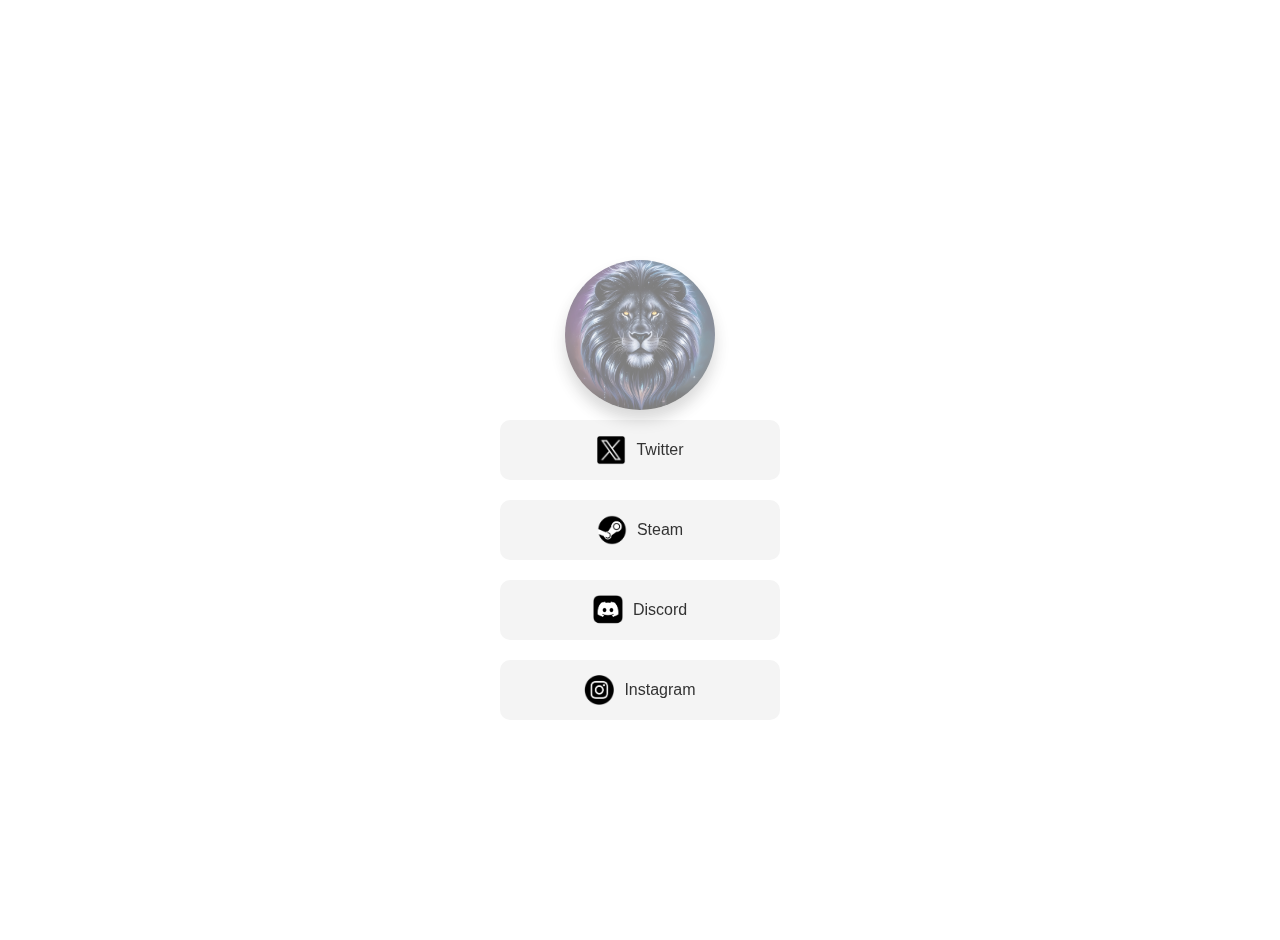
==== index.html @ 821b6118 "Update index.html" ====
<!DOCTYPE html>
<html lang="en">
<head>
    <meta charset="UTF-8">
    <meta name="viewport" content="width=device-width, initial-scale=1.0">
    <title>Hover Opacity Circle with Background Video</title>
    <link rel="stylesheet" href="styles.css">
    <style>
        body, html {
            margin: 0;
            padding: 0;
            height: 100%;
            display: flex;
            flex-direction: column;
            overflow: hidden; /* Prevent scrolling */
        }

        /* Ensure the main content takes up all available space */
        .main-content {
            flex: 1;
            display: flex;
            flex-direction: column;
            align-items: center;
            justify-content: center;
            position: relative; /* Position relative to place elements over the video */
        }

        .circle-container {
            display: flex;
            flex-direction: column;
            align-items: center;
            margin-top: 50px;
            z-index: 1; /* Ensure elements are above the video */
        }

        .linktree-style {
            display: flex;
            flex-direction: column;
            align-items: center;
        }

        .linktree-style a {
            display: flex;
            align-items: center;
            justify-content: center;
            width: 250px;
            padding: 15px;
            margin: 10px 0;
            background-color: #f4f4f4;
            color: #333;
            text-decoration: none;
            border-radius: 10px;
            transition: background-color 0.3s, transform 0.3s;
        }

        .linktree-style a:hover {
            background-color: #e0e0e0;
            transform: scale(1.05);
        }

        .linktree-style img {
            width: 30px;
            height: 30px;
            margin-right: 10px;
        }

        .section {
            padding: 20px;
        }

        .video-background {
            position: absolute;
            top: 0;
            left: 0;
            width: 100%;
            height: 100%;
            z-index: 0; /* Place video behind the elements */
            overflow: hidden;
        }

        .video-background iframe {
            position: absolute;
            top: 0;
            left: 0;
            width: 100%;
            height: 100%;
            pointer-events: none; /* Prevent interactions with the video */
        }
    </style>
</head>
<body>

<div class="main-content">
    <div class="video-background">
        <iframe id="videoFrame" src="https://www.youtube.com/embed/videoseries?list=PLln60eLGTlYG5tV5qaXl4J6ZjNO8oWzgT&autoplay=1&mute=1&loop=1&controls=0&showinfo=0&modestbranding=1&vq=hd1080"
                frameborder="0"
                allow="autoplay; fullscreen"
                allowfullscreen>
        </iframe>
    </div>

    <!-- First Section with White Background -->
    <section class="section white-background" id="section1">
        <div class="circle-container">
            <div class="large-circle" style="background-image: url('logos/icon.png');"></div>
            <div class="linktree-style">
                <a href="https://twitter.com/breadflowz" target="_blank">
                    <img src="logos/xcom2.png" alt="Twitter Logo"> Twitter
                </a>
                <a href="https://steamcommunity.com/id/breadflows" target="_blank">
                    <img src="logos/steam.png" alt="Steam Logo"> Steam
                </a>
                <a href="https://discord.gg/">
                    <img src="logos/discord.png" alt="Discord Logo"> Discord
                </a>
                <a href="https://instagram.com/bread.flowz" target="_blank">
                    <img src="logos/instagram.png" alt="Instagram Logo"> Instagram
                </a>
            </div>
        </div>
    </section>
</div>

<script>
    // Function to shuffle the YouTube playlist
    function shufflePlaylist() {
        const iframe = document.getElementById('videoFrame');
        const src = iframe.src;
        iframe.src = src + '&shuffle=1';
    }

    // Call the shuffle function when the page loads
    window.onload = shufflePlaylist;
</script>

</body>
</html>
---- styles.css ----
/* Basic reset for body */
body {
    margin: 0;
    background-color: white;
    overflow-x: hidden; /* Hide horizontal overflow */
    font-family: 'Arial', sans-serif; /* Smoother font */
}

/* Navbar styling */
.navbar {
    position: fixed; /* Fixed position for the navbar */
    top: 0;
    left: 0;
    width: 100%; /* Full width */
    background: rgba(255, 255, 255, 0.8); /* Semi-transparent white */
    backdrop-filter: blur(10px); /* Blur effect */
    box-shadow: 0 4px 8px rgba(0, 0, 0, 0.2); /* Shadow effect */
    z-index: 100; /* Ensure it's above other content */
}

.navbar ul {
    display: flex;
    justify-content: center; /* Center items */
    list-style-type: none; /* Remove bullet points */
    margin: 0;
    padding: 1rem 0; /* Padding for navbar */
}

.navbar li {
    margin: 0 15px; /* Space between menu items */
}

.navbar a {
    text-decoration: none; /* Remove underline */
    color: black; /* Text color */
    font-weight: bold; /* Bold text */
    transition: color 0.3s ease; /* Smooth color transition */
}

.navbar a:hover {
    color: rgba(0, 123, 255, 1); /* Change color on hover */
}

/* Section styling */
.section {
    display: flex;
    justify-content: center;
    align-items: center;
    height: 100vh; /* Full viewport height */
    position: relative;
    flex-direction: column; /* Stack elements vertically */
}

/* Glassmorphism effect for white background */
.white-background {
    background: rgba(255, 255, 255, 0.7); /* Semi-transparent white */
    backdrop-filter: blur(10px); /* Blur effect */
    position: relative;
}

/* Container for circles */
.circle-container {
    display: flex;
    flex-direction: column; /* Stack vertically */
    align-items: center; /* Center items */
}

/* Container for small circles */
.small-circle-container {
    display: flex;
    flex-wrap: wrap;
    justify-content: center;
    align-items: center;
    gap: 20px; /* Space between circles */
    margin-top: 20px; /* Space between large circle and small circles */
}

/* Circle that changes opacity on hover */
.hover-circle {
    width: 100px;
    height: 100px;
    background-color: rgba(0, 0, 255, 0.5); /* Semi-transparent blue */
    border-radius: 50%;
    position: absolute;
    bottom: 20px; /* Position at the bottom */
    opacity: 0.5;
    transition: opacity 0.3s ease, transform 0.3s ease;
    cursor: pointer; /* Indicate clickable area */
    box-shadow: 0 10px 15px rgba(0, 0, 0, 0.3); /* 3D shadow effect */
}

/* Change opacity and lift effect on hover */
.white-background:hover .hover-circle {
    opacity: 1;
    transform: translateY(-10px); /* Slight lift effect */
}

/* Background Video Styling */
.video-background {
    position: absolute;
    top: 0;
    left: 0;
    width: 100%;
    height: 100%;
    pointer-events: none; /* Prevent interaction */
}

/* Circle styling with background image */
.circle {
    width: 100px; /* Keep circle size */
    height: 100px; /* Keep circle size */
    background-size: 110%; /* Slightly zoomed-out image size to fit within circle */
    background-position: center;
    border-radius: 50%;
    opacity: 0.5;
    transition: opacity 0.3s ease, transform 0.3s ease;
    cursor: pointer; /* Indicate clickable area */
    box-shadow: 0 10px 15px rgba(0, 0, 0, 0.3); /* 3D shadow effect */
}

/* Larger circle styling for the icon */
.large-circle {
    width: 150px; /* Larger circle size */
    height: 150px; /* Larger circle size */
    background-size: 110%; /* Adjusted image size */
    background-position: center;
    border-radius: 50%;
    opacity: 0.5;
    transition: opacity 0.3s ease, transform 0.3s ease;
    box-shadow: 0 10px 15px rgba(0, 0, 0, 0.3); /* 3D shadow effect */
}

/* Hover effect for circles */
.circle:hover,
.large-circle:hover {
    opacity: 1;
    transform: translateY(-10px); /* Slight lift effect */
}

/* Gallery Section */
.gallery-section {
    text-align: center; /* Center text in gallery section */
    position: relative; /* Needed for absolute positioning of the blur effect */
}

.gallery-container {
    display: flex;
    align-items: center; /* Center align images */
    justify-content: center; /* Center align arrows */
}

/* Add a new wrapper for the image with blur */
.gallery-image {
    position: relative; /* Positioning for the blur effect */
}

/* New style for the blurred background */
.gallery-image::before {
    content: "";
    position: absolute;
    top: 0;
    left: 0;
    width: 100%;
    height: 100%;
    background: rgba(255, 255, 255, 0.7); /* Semi-transparent white */
    backdrop-filter: blur(10px); /* Blur effect */
    z-index: 1; /* Place behind the image */
}

/* Ensure the image is above the blur */
.gallery-image img {
    width: 500px; /* Width of gallery image */
    height: auto; /* Maintain aspect ratio */
    border-radius: 10px; /* Rounded corners */
    box-shadow: 0 4px 8px rgba(0, 0, 0, 0.2); /* Shadow effect */
    position: relative; /* Ensure image is above the blur */
    z-index: 2; /* Place image above the blur effect */
    transition: transform 0.3s ease; /* Smooth zoom transition */
}

/* Zoom effect on hover */
.gallery-image img:hover {
    transform: scale(1.05); /* Scale up image slightly */
}

/* Arrow buttons for gallery */
.arrow {
    background: rgba(255, 255, 255, 0.8); /* Semi-transparent background */
    border: none;
    border-radius: 50%; /* Round buttons */
    width: 40px; /* Width of buttons */
    height: 40px; /* Height of buttons */
    cursor: pointer; /* Pointer cursor */
    font-size: 20px; /* Font size for arrows */
    margin: 0 20px; /* Margin between arrows and image */
    box-shadow: 0 4px 8px rgba(0, 0, 0, 0.2); /* Shadow effect */
    transition: background-color 0.3s ease; /* Smooth background color transition */
    position: relative; /* Ensure arrows are above the blur */
    z-index: 3; /* Place above the blur */
}

.arrow:hover {
    background: rgba(255, 255, 255, 1); /* Fully opaque on hover */
}

/* Glassmorphism for white bar */
.white-bar {
    position: absolute;
    top: 100vh; /* Start at the bottom of the first section */
    left: 50%;
    transform: translateX(-50%);
    width: 80%; /* Adjust width as needed */
    height: calc(100vh - 200px); /* Adjust height to leave room for the third section */
    background: rgba(255, 255, 255, 0.7); /* Semi-transparent white */
    backdrop-filter: blur(10px); /* Blur effect */
    transition: opacity 0.3s ease;
    z-index: 1; /* Ensure it is above the video */
}

.white-bar:hover {
    opacity: 0.7; /* Reduce opacity on hover */
}

/* Glassmorphism for white tower */
.white-tower {
    position: absolute;
    top: 0;
    left: 50%;
    transform: translateX(-50%);
    width: 400px; /* Same width as the contact form */
    height: 100vh; /* Full height of the video */
    background: rgba(255, 255, 255, 0.7); /* Semi-transparent white */
    backdrop-filter: blur(10px); /* Blur effect */
    transition: opacity 0.3s ease;
    z-index: 2; /* Ensure it is above the video and white bar */
}

.white-tower:hover {
    opacity: 0.7; /* Reduce opacity on hover */
}

/* Contact form styling */
.contact-form-container {
    max-width: 400px;
    margin: 2rem auto;
    padding: 2rem;
    background: rgba(255, 255, 255, 0.8); /* Slightly more opaque */
    backdrop-filter: blur(15px); /* Stronger blur effect */
    border-radius: 20px; /* Curved edges */
    box-shadow: 0 8px 16px rgba(0, 0, 0, 0.6); /* Soft shadow */
    text-align: center;
    color: black; /* Change text color for better contrast */
    position: relative;
    z-index: 3; /* Ensure it is above the white tower */
}

.contact-form-container h2 {
    margin-bottom: 1.5rem;
}

.contact-form-container input,
.contact-form-container textarea {
    width: calc(100% - 2rem); /* Ensure padding doesn't extend beyond container */
    padding: 1rem;
    margin-bottom: 1rem;
    background-color: rgba(255, 255, 255, 0.9); /* More opaque for input fields */
    border: none;
    color: black; /* Change text color for better contrast */
    border-radius: 10px;
    font-size: 1rem;
}

.contact-form-container input:focus,
.contact-form-container textarea:focus {
    outline: none;
    background-color: rgba(255, 255, 255, 1); /* Fully opaque on focus */
}

.contact-form-container .submit-button {
    background-color: rgba(0, 123, 255, 0.8); /* Semi-transparent blue */
    padding: 1rem;
    width: 100%;
    border: none;
    border-radius: 10px;
    color: white;
    cursor: pointer;
    transition: background-color 0.3s ease;
}

.contact-form-container .submit-button:hover {
    background-color: rgba(0, 123, 255, 1); /* Fully opaque on hover */
}

/* Button container styling */
.button-container {
    display: flex;
    flex-direction: column; /* Stack buttons vertically */
    justify-content: center;
    align-items: center; /* Center buttons */
    gap: 20px; /* Space between buttons */
    position: relative;
    z-index: 3; /* Ensure it's above other content */
}

/* Glassmorphism for buttons */
button {
    padding: 1rem 2rem;
    font-size: 1rem;
    border: none;
    border-radius: 10px;
    color: white;
    background: rgba(0, 0, 0, 0.5); /* Semi-transparent background */
    backdrop-filter: blur(10px); /* Blur effect */
    transition: background-color 0.3s ease;
    cursor: pointer; /* Indicate clickable area */
    box-shadow: 0 4px 8px rgba(0, 0, 0, 0.3); /* Shadow effect */
}

button:hover {
    background: rgba(0, 0, 0, 0.7); /* Darker on hover */
}

/* Footer styling */
.footer {
    background-color: rgba(0, 0, 0, 0.8); /* Dark background */
    color: white; /* Text color */
    padding: 20px 0; /* Padding for spacing */
    text-align: center; /* Center the text */
    position: relative; /* Positioning context */
    bottom: 0; /* Stick to the bottom */
    width: 100%; /* Full width */
}

.footer-content {
    max-width: 1200px; /* Limit width */
    margin: 0 auto; /* Center the footer content */
}

.footer ul {
    list-style-type: none; /* Remove bullet points */
    padding: 0; /* Remove padding */
    margin: 0; /* Remove margin */
}

.footer li {
    display: inline; /* Display list items in a line */
    margin: 0 15px; /* Spacing between links */
}

.footer a {
    color: white; /* Link color */
    text-decoration: none; /* Remove underline */
    transition: color 0.3s; /* Smooth color transition */
}

.footer a:hover {
    color: rgba(0, 123, 255, 1); /* Change color on hover */
}
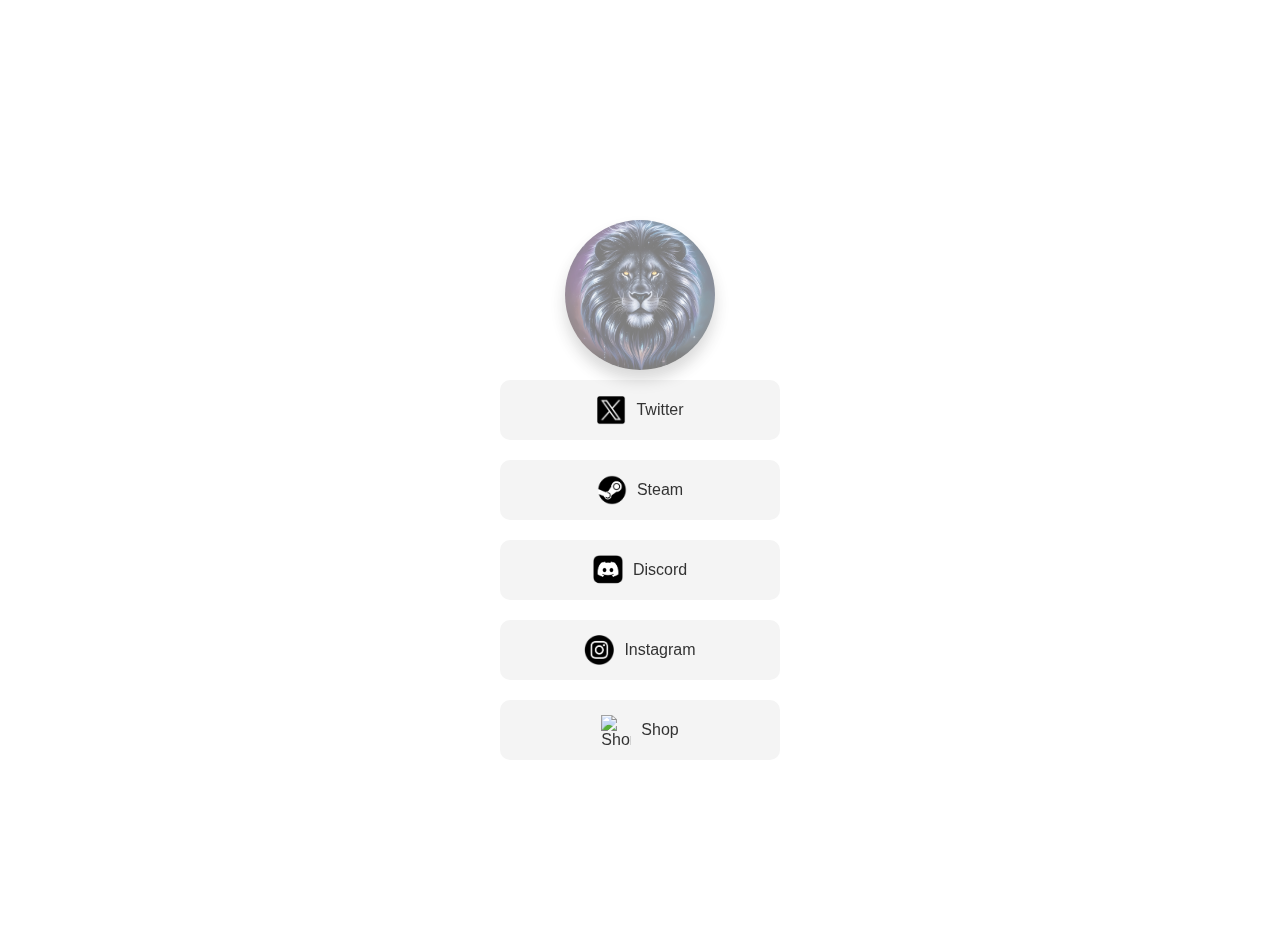
==== commit 1d3b51ae: "Update index.html" ====
--- a/index.html
+++ b/index.html
@@ -116,6 +116,9 @@
                 <a href="https://instagram.com/bread.flowz" target="_blank">
                     <img src="logos/instagram.png" alt="Instagram Logo"> Instagram
                 </a>
+                <a href="https://breadflows.com/sites/shop/shop.html" target="_blank">
+                    <img src="logos/shop.png" alt="Shop Logo"> Shop
+                </a>
             </div>
         </div>
     </section>
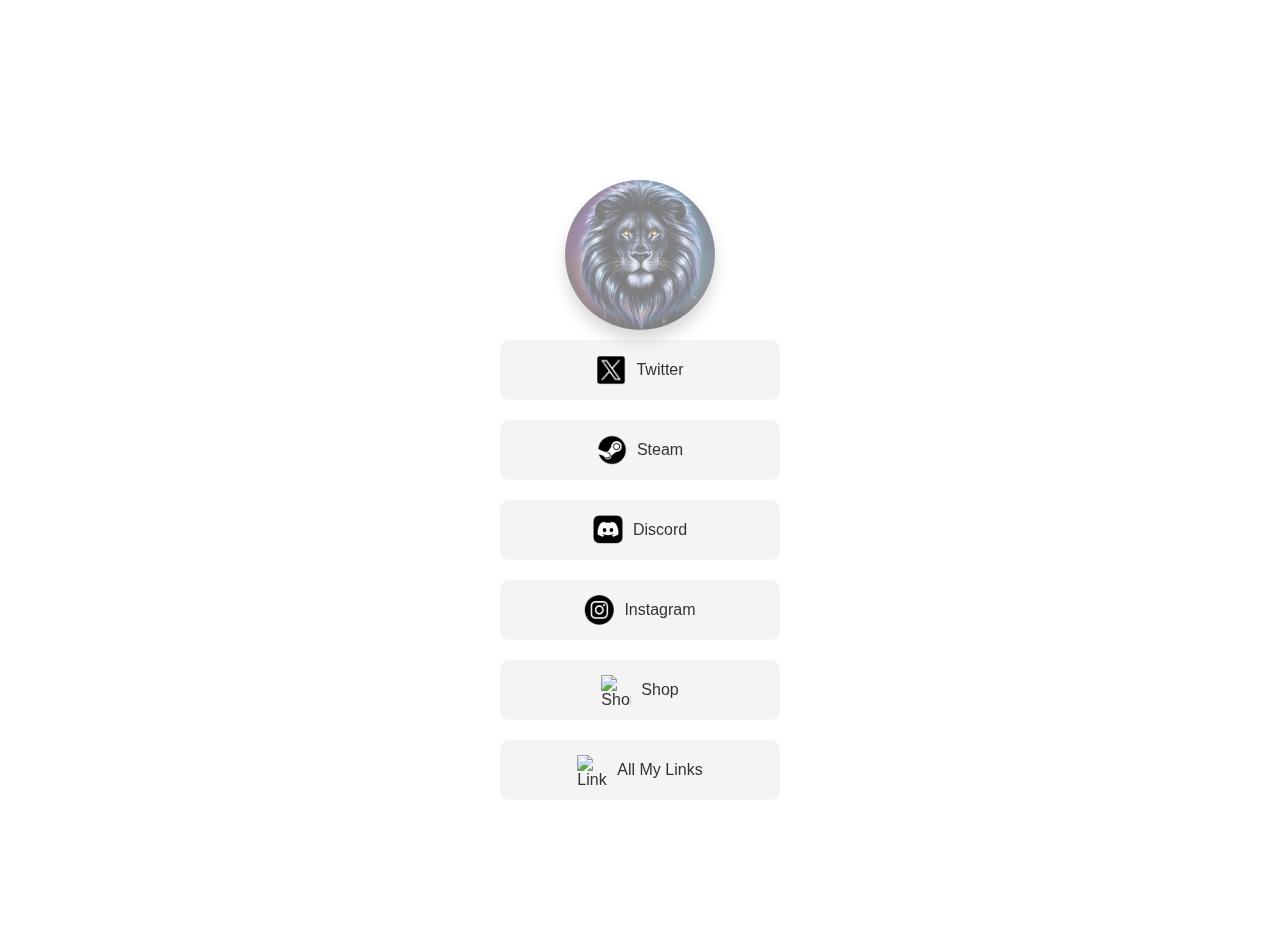
==== commit 58268133: "Update index.html" ====
--- a/index.html
+++ b/index.html
@@ -119,6 +119,9 @@
                 <a href="https://breadflows.com/sites/shop/shop.html" target="_blank">
                     <img src="logos/shop.png" alt="Shop Logo"> Shop
                 </a>
+                <a href="https://linktr.ee/breadflowz" target="_blank">
+                    <img src="logos/linktree.png" alt="Linktree Logo"> All My Links
+                </a>
             </div>
         </div>
     </section>
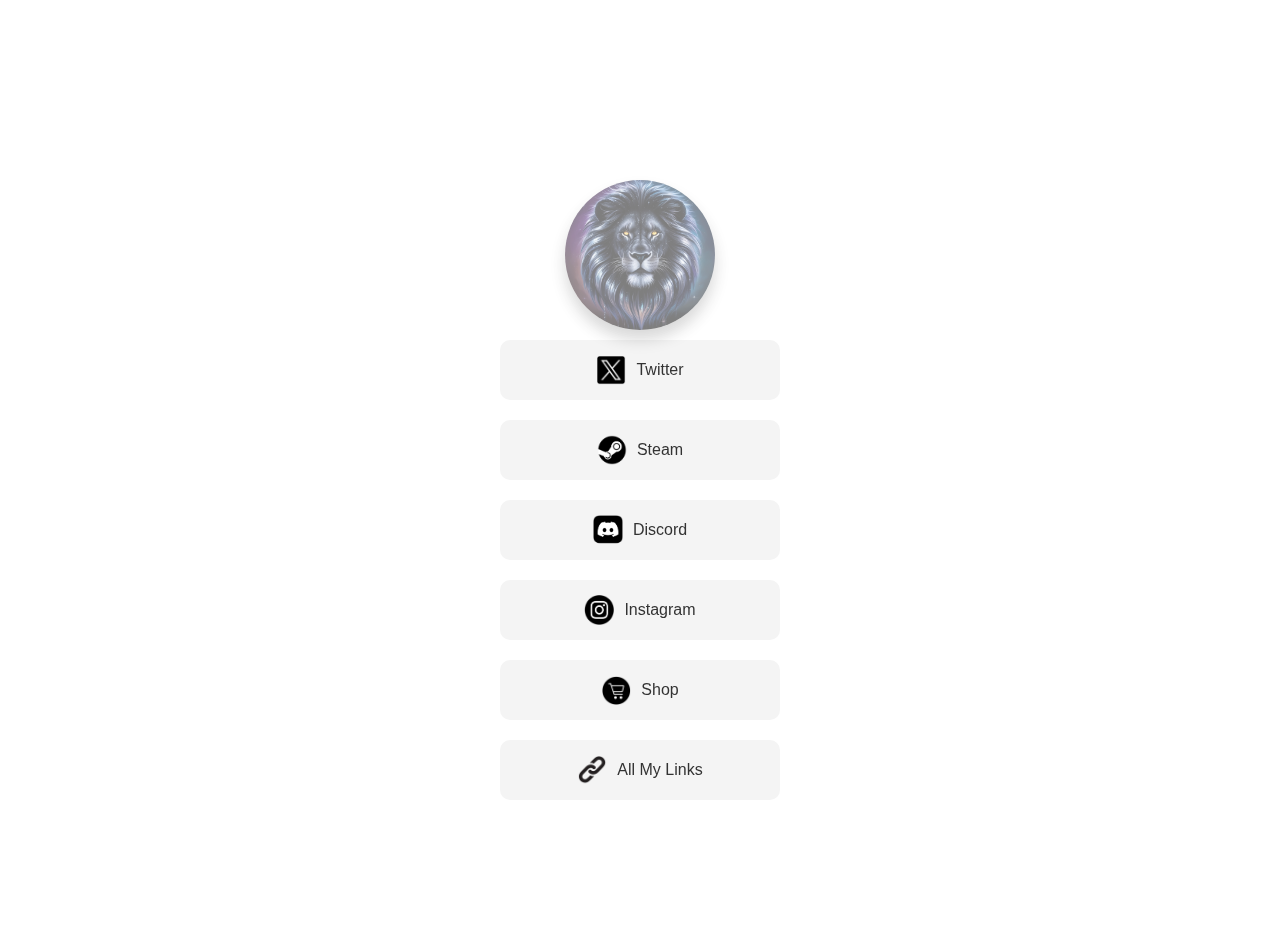
==== commit 7d27c64f: "Update index.html" ====
--- a/index.html
+++ b/index.html
@@ -3,8 +3,9 @@
 <head>
     <meta charset="UTF-8">
     <meta name="viewport" content="width=device-width, initial-scale=1.0">
-    <title>Hover Opacity Circle with Background Video</title>
+    <title>Breadflows Official</title>
     <link rel="stylesheet" href="styles.css">
+    <link rel="icon" href="logos/icon.png" type="image/png">
     <style>
         body, html {
             margin: 0;
@@ -120,7 +121,7 @@
                     <img src="logos/shop.png" alt="Shop Logo"> Shop
                 </a>
                 <a href="https://linktr.ee/breadflowz" target="_blank">
-                    <img src="logos/linktree.png" alt="Linktree Logo"> All My Links
+                    <img src="logos/link.png" alt="Linktree Logo"> All My Links
                 </a>
             </div>
         </div>
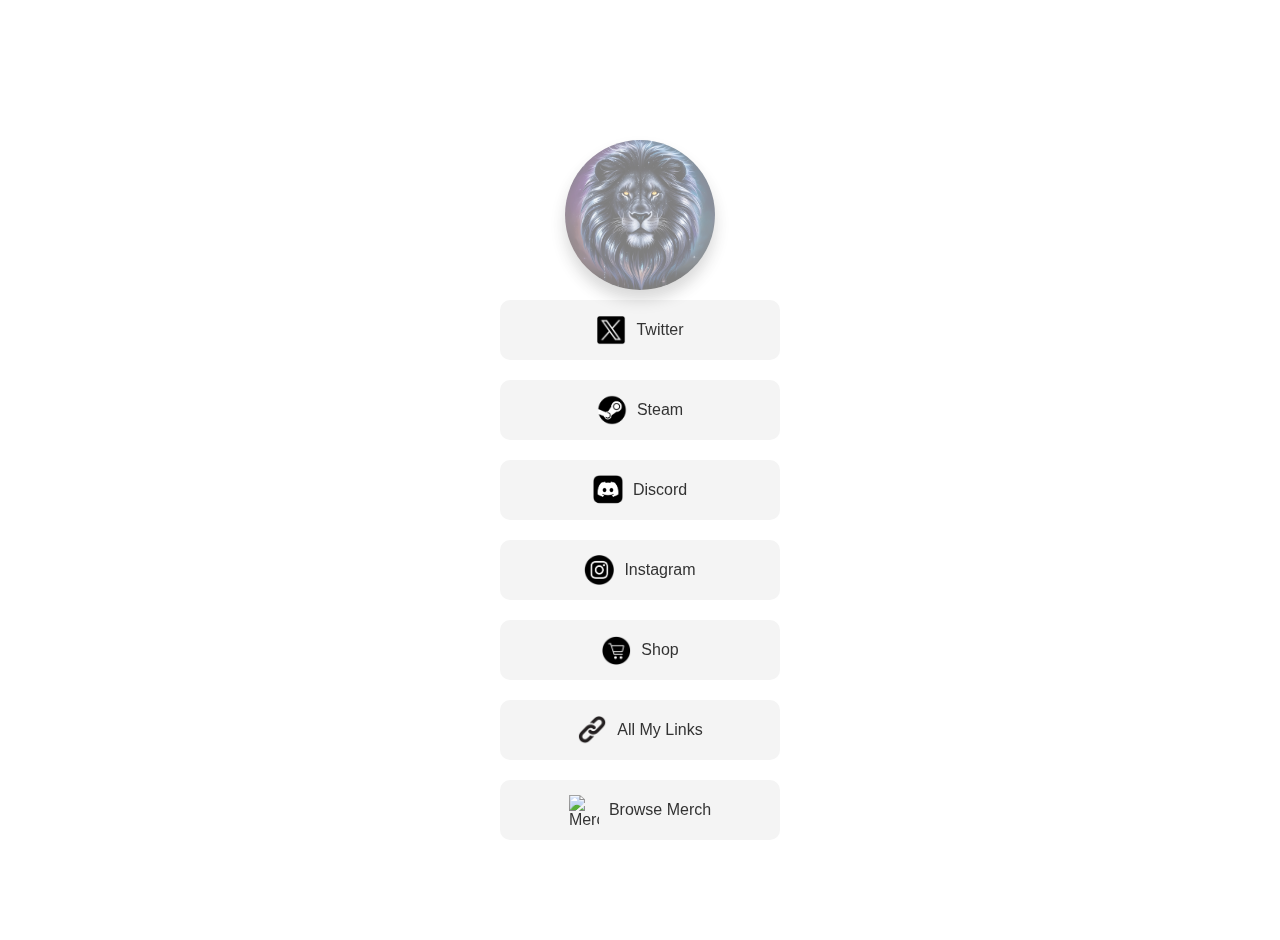
==== commit 2c6978e9: "Update index.html" ====
--- a/index.html
+++ b/index.html
@@ -123,6 +123,9 @@
                 <a href="https://linktr.ee/breadflowz" target="_blank">
                     <img src="logos/link.png" alt="Linktree Logo"> All My Links
                 </a>
+                <a href="https://breadflows.creator-spring.com/" target="_blank">
+                    <img src="logos/merch.png" alt="Merch Logo"> Browse Merch
+                </a>
             </div>
         </div>
     </section>
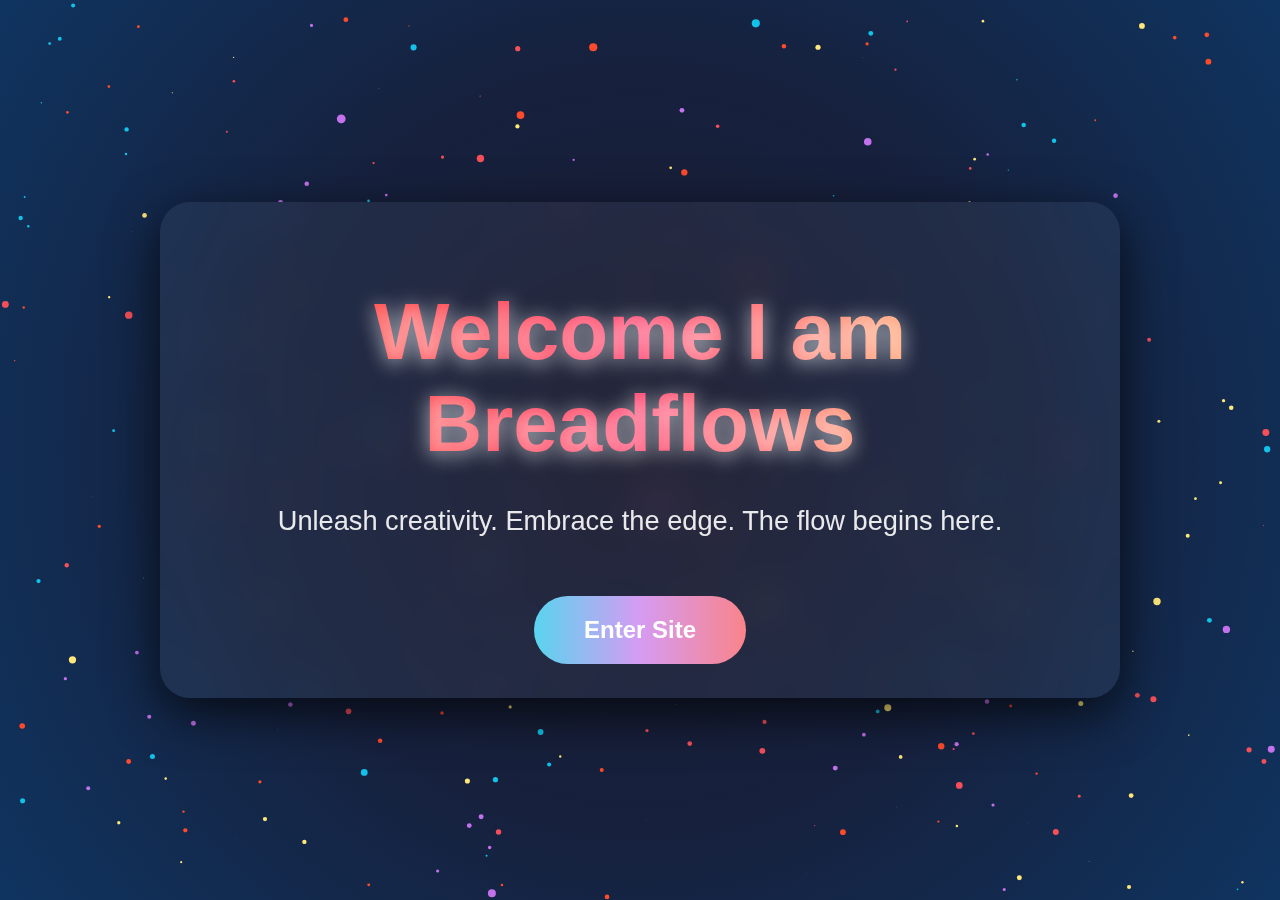
==== commit 03728ead: "Update index.html" ====
--- a/index.html
+++ b/index.html
@@ -3,145 +3,182 @@
 <head>
     <meta charset="UTF-8">
     <meta name="viewport" content="width=device-width, initial-scale=1.0">
-    <title>Breadflows Official</title>
-    <link rel="stylesheet" href="styles.css">
-    <link rel="icon" href="logos/icon.png" type="image/png">
+    <title>Welcome I am Breadflows</title>
     <style>
-        body, html {
+        body {
             margin: 0;
             padding: 0;
+            display: flex;
+            justify-content: center;
+            align-items: center;
+            height: 100vh;
+            background: radial-gradient(circle, #1a1a2e, #16213e, #0f3460);
+            color: white;
+            font-family: 'Orbitron', sans-serif;
+            text-align: center;
+            overflow: hidden;
+            transition: background 0.2s;
+        }
+        .intro-container {
+            max-width: 900px;
+            padding: 30px;
+            border-radius: 30px;
+            background: rgba(255, 255, 255, 0.05);
+            box-shadow: 0 15px 50px rgba(0, 0, 0, 0.7);
+            backdrop-filter: blur(20px);
+            animation: fadeIn 1.5s ease-out;
+        }
+        h1 {
+            font-size: 5rem;
+            margin-bottom: 20px;
+            background: linear-gradient(to right, #ff4b2b, #ff416c, #ffe77a);
+            -webkit-background-clip: text;
+            -webkit-text-fill-color: transparent;
+            text-shadow: 0 3px 20px rgba(255, 255, 255, 0.7);
+        }
+        p {
+            font-size: 1.7rem;
+            margin-bottom: 50px;
+            line-height: 1.8;
+            color: rgba(255, 255, 255, 0.9);
+        }
+        .enter-button {
+            display: inline-block;
+            padding: 20px 50px;
+            font-size: 1.5rem;
+            font-weight: bold;
+            color: #fff;
+            background: linear-gradient(to right, #12c2e9, #c471ed, #f64f59);
+            border: none;
+            border-radius: 50px;
+            text-decoration: none;
+            cursor: pointer;
+            transition: transform 0.3s, box-shadow 0.3s;
+            position: relative;
+            overflow: hidden;
+        }
+        .enter-button:before {
+            content: '';
+            position: absolute;
+            top: 0;
+            left: -150%;
+            width: 300%;
             height: 100%;
-            display: flex;
-            flex-direction: column;
-            overflow: hidden; /* Prevent scrolling */
+            background: rgba(255, 255, 255, 0.3);
+            transform: skewX(-45deg);
+            transition: 0.5s;
         }
-
-        /* Ensure the main content takes up all available space */
-        .main-content {
-            flex: 1;
-            display: flex;
-            flex-direction: column;
-            align-items: center;
-            justify-content: center;
-            position: relative; /* Position relative to place elements over the video */
+        .enter-button:hover {
+            transform: translateY(-8px);
+            box-shadow: 0 15px 30px rgba(0, 0, 0, 0.5);
         }
-
-        .circle-container {
-            display: flex;
-            flex-direction: column;
-            align-items: center;
-            margin-top: 50px;
-            z-index: 1; /* Ensure elements are above the video */
+        .enter-button:hover:before {
+            left: 150%;
         }
-
-        .linktree-style {
-            display: flex;
-            flex-direction: column;
-            align-items: center;
-        }
-
-        .linktree-style a {
-            display: flex;
-            align-items: center;
-            justify-content: center;
-            width: 250px;
-            padding: 15px;
-            margin: 10px 0;
-            background-color: #f4f4f4;
-            color: #333;
-            text-decoration: none;
-            border-radius: 10px;
-            transition: background-color 0.3s, transform 0.3s;
-        }
-
-        .linktree-style a:hover {
-            background-color: #e0e0e0;
-            transform: scale(1.05);
-        }
-
-        .linktree-style img {
-            width: 30px;
-            height: 30px;
-            margin-right: 10px;
-        }
-
-        .section {
-            padding: 20px;
-        }
-
-        .video-background {
+        .particles {
             position: absolute;
             top: 0;
             left: 0;
             width: 100%;
             height: 100%;
-            z-index: 0; /* Place video behind the elements */
-            overflow: hidden;
+            z-index: -1;
+            background: transparent;
+            pointer-events: none;
         }
-
-        .video-background iframe {
-            position: absolute;
-            top: 0;
-            left: 0;
-            width: 100%;
-            height: 100%;
-            pointer-events: none; /* Prevent interactions with the video */
+        @keyframes fadeIn {
+            from { opacity: 0; transform: scale(0.9); }
+            to { opacity: 1; transform: scale(1); }
         }
     </style>
 </head>
 <body>
+    <div class="intro-container">
+        <h1>Welcome I am Breadflows</h1>
+        <p>Unleash creativity. Embrace the edge. The flow begins here.</p>
+        <a href="home.html" class="enter-button">Enter Site</a>
+    </div>
+    <canvas class="particles"></canvas>
+    <script>
+        const canvas = document.querySelector('.particles');
+        const ctx = canvas.getContext('2d');
+        canvas.width = window.innerWidth;
+        canvas.height = window.innerHeight;
 
-<div class="main-content">
-    <div class="video-background">
-        <iframe id="videoFrame" src="https://www.youtube.com/embed/videoseries?list=PLln60eLGTlYG5tV5qaXl4J6ZjNO8oWzgT&autoplay=1&mute=1&loop=1&controls=0&showinfo=0&modestbranding=1&vq=hd1080"
-                frameborder="0"
-                allow="autoplay; fullscreen"
-                allowfullscreen>
-        </iframe>
-    </div>
+        const particlesArray = [];
+        const colors = ['#ff4b2b', '#12c2e9', '#c471ed', '#ffe77a', '#f64f59'];
 
-    <!-- First Section with White Background -->
-    <section class="section white-background" id="section1">
-        <div class="circle-container">
-            <div class="large-circle" style="background-image: url('logos/icon.png');"></div>
-            <div class="linktree-style">
-                <a href="https://twitter.com/breadflowz" target="_blank">
-                    <img src="logos/xcom2.png" alt="Twitter Logo"> Twitter
-                </a>
-                <a href="https://steamcommunity.com/id/breadflows" target="_blank">
-                    <img src="logos/steam.png" alt="Steam Logo"> Steam
-                </a>
-                <a href="https://discord.gg/">
-                    <img src="logos/discord.png" alt="Discord Logo"> Discord
-                </a>
-                <a href="https://instagram.com/bread.flowz" target="_blank">
-                    <img src="logos/instagram.png" alt="Instagram Logo"> Instagram
-                </a>
-                <a href="https://breadflows.com/sites/shop/shop.html" target="_blank">
-                    <img src="logos/shop.png" alt="Shop Logo"> Shop
-                </a>
-                <a href="https://linktr.ee/breadflowz" target="_blank">
-                    <img src="logos/link.png" alt="Linktree Logo"> All My Links
-                </a>
-                <a href="https://breadflows.creator-spring.com/" target="_blank">
-                    <img src="logos/merch.png" alt="Merch Logo"> Browse Merch
-                </a>
-            </div>
-        </div>
-    </section>
-</div>
+        class Particle {
+            constructor(x, y, size, color) {
+                this.x = x || Math.random() * canvas.width;
+                this.y = y || Math.random() * canvas.height;
+                this.size = size || Math.random() * 4 + 1;
+                this.speedX = Math.random() * 4 - 2;
+                this.speedY = Math.random() * 4 - 2;
+                this.color = color || colors[Math.floor(Math.random() * colors.length)];
+            }
+            update() {
+                this.x += this.speedX;
+                this.y += this.speedY;
+                if (this.size > 0.3) this.size -= 0.1;
+                if (this.x < 0 || this.x > canvas.width || this.y < 0 || this.y > canvas.height) {
+                    this.x = Math.random() * canvas.width;
+                    this.y = Math.random() * canvas.height;
+                }
+            }
+            draw() {
+                ctx.fillStyle = this.color;
+                ctx.beginPath();
+                ctx.arc(this.x, this.y, this.size, 0, Math.PI * 2);
+                ctx.fill();
+            }
+        }
 
-<script>
-    // Function to shuffle the YouTube playlist
-    function shufflePlaylist() {
-        const iframe = document.getElementById('videoFrame');
-        const src = iframe.src;
-        iframe.src = src + '&shuffle=1';
-    }
+        function init() {
+            for (let i = 0; i < 300; i++) {
+                particlesArray.push(new Particle());
+            }
+        }
 
-    // Call the shuffle function when the page loads
-    window.onload = shufflePlaylist;
-</script>
+        function handleParticles() {
+            for (let i = 0; i < particlesArray.length; i++) {
+                particlesArray[i].update();
+                particlesArray[i].draw();
 
+                if (particlesArray[i].size <= 0.3) {
+                    particlesArray.splice(i, 1);
+                    particlesArray.push(new Particle());
+                }
+            }
+        }
+
+        function animate() {
+            ctx.clearRect(0, 0, canvas.width, canvas.height);
+            handleParticles();
+            requestAnimationFrame(animate);
+        }
+
+        function updateBackground(event) {
+            const xRatio = event.clientX / window.innerWidth;
+            const yRatio = event.clientY / window.innerHeight;
+
+            const r = Math.floor(26 + xRatio * 40);
+            const g = Math.floor(19 + yRatio * 40);
+            const b = Math.floor(62 + (1 - xRatio) * 40);
+
+            document.body.style.background = `radial-gradient(circle, rgb(${r}, ${g}, ${b}), #0f3460)`;
+
+            particlesArray.push(new Particle(event.clientX, event.clientY, Math.random() * 10 + 5, colors[Math.floor(Math.random() * colors.length)]));
+        }
+
+        init();
+        animate();
+
+        window.addEventListener('mousemove', updateBackground);
+        window.addEventListener('resize', () => {
+            canvas.width = window.innerWidth;
+            canvas.height = window.innerHeight;
+            init();
+        });
+    </script>
 </body>
 </html>
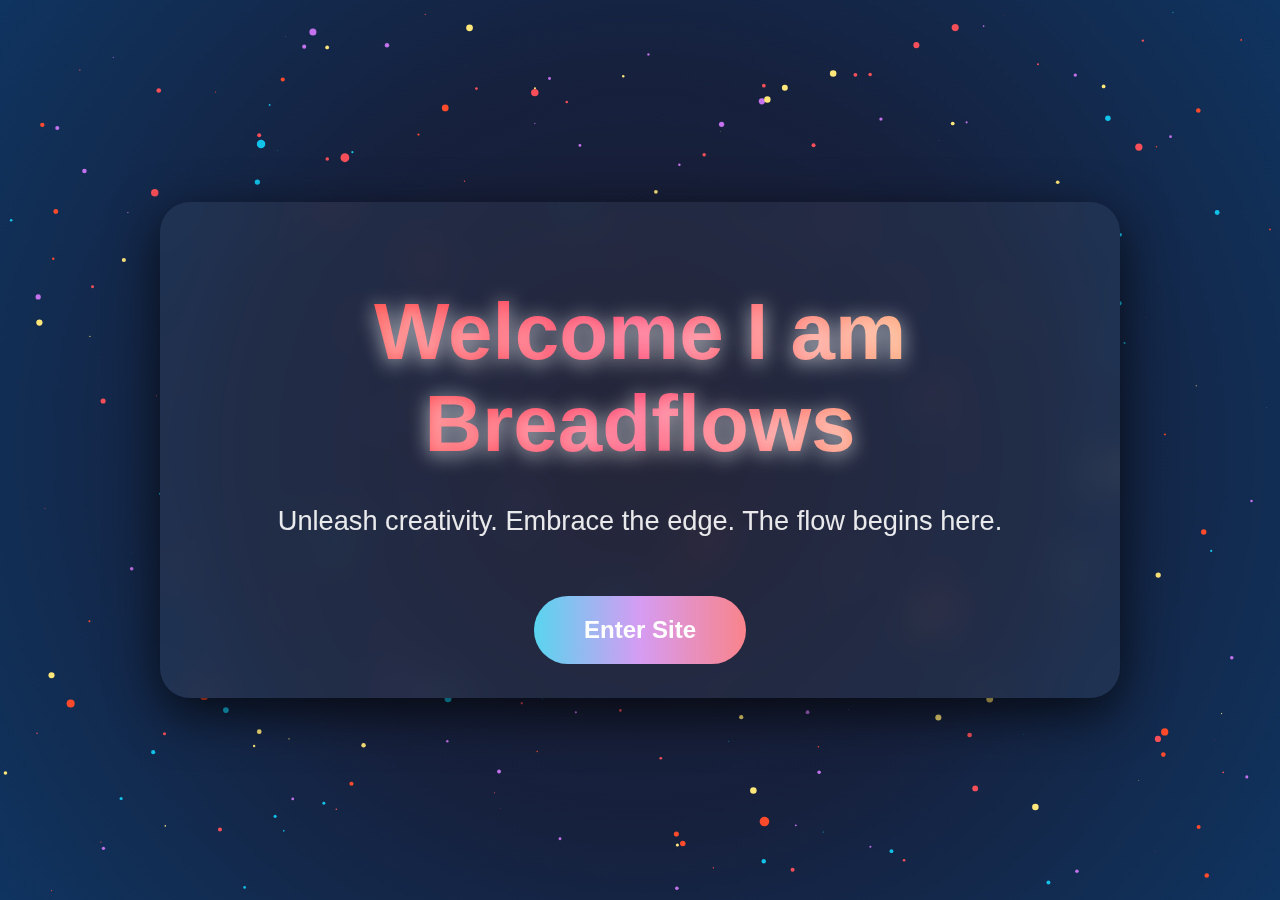
==== commit 854ed6bf: "Update index.html" ====
--- a/index.html
+++ b/index.html
@@ -89,6 +89,35 @@
             from { opacity: 0; transform: scale(0.9); }
             to { opacity: 1; transform: scale(1); }
         }
+
+        /* Media queries for responsiveness */
+        @media (max-width: 768px) {
+            h1 {
+                font-size: 3rem;
+            }
+            p {
+                font-size: 1.2rem;
+                margin-bottom: 30px;
+            }
+            .enter-button {
+                padding: 15px 40px;
+                font-size: 1.2rem;
+            }
+        }
+
+        @media (max-width: 480px) {
+            h1 {
+                font-size: 2.5rem;
+            }
+            p {
+                font-size: 1rem;
+                margin-bottom: 20px;
+            }
+            .enter-button {
+                padding: 10px 30px;
+                font-size: 1rem;
+            }
+        }
     </style>
 </head>
 <body>
